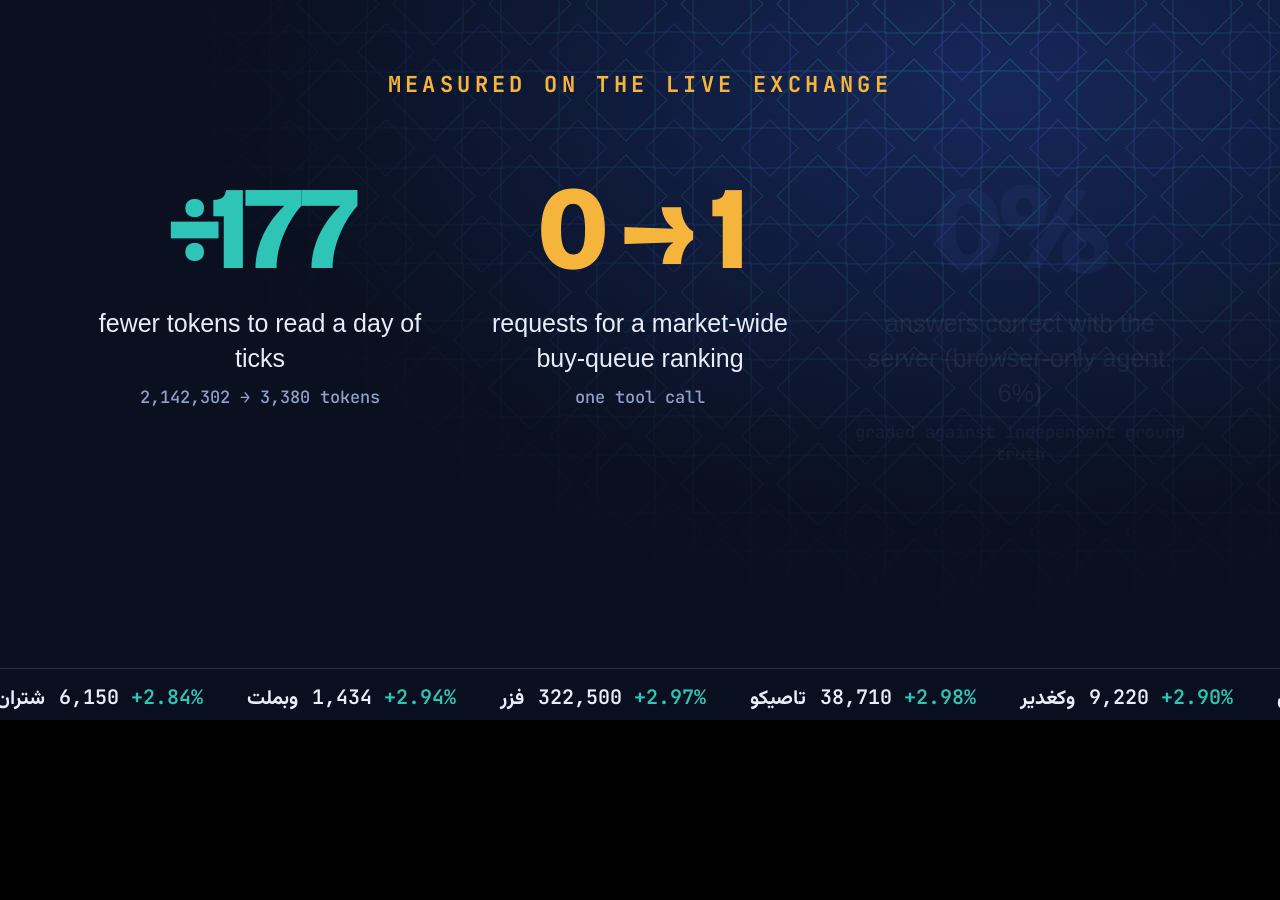
==== docs/promo.html @ 3056bb90 "Scan every limit-locked symbol for queues, promo video scene and renderer, tour on the site" ====
<!doctype html>
<html lang="en">
<head>
<meta charset="utf-8">
<title>iran-bourse-mcp promo</title>
<meta name="viewport" content="width=device-width, initial-scale=1">
<!--
  A 1280x720 motion-graphics scene driven by a single function render(t).
  scripts/render_promo.py screenshots it at t = 0, 0.05, ... and ffmpeg stitches the frames into docs/assets/promo.mp4.
  Open promo.html?play=1 in a browser to watch it live. Numbers come from data.js (live snapshot and benchmarks).
-->
<link rel="stylesheet" href="https://fonts.googleapis.com/css2?family=Bricolage+Grotesque:opsz,wght@12..96,700;12..96,800&family=JetBrains+Mono:wght@400;600;700&family=Vazirmatn:wght@400;600;800&display=swap">
<style>
  :root { --bg:#0a1020; --bg2:#101c3f; --line:#22305a; --ink:#e8eef9; --muted:#8fa1c7; --teal:#2ec4b6; --saffron:#f5b53d; --red:#f0556a; --lapis:#5b7cfa; }
  * { box-sizing: border-box; }
  html, body { margin: 0; background: #000; }
  #stage { position: relative; width: 1280px; height: 720px; overflow: hidden; color: var(--ink);
    font-family: "Vazirmatn", "Segoe UI", Tahoma, sans-serif; background: radial-gradient(1200px 700px at 78% 12%, #16275a 0%, var(--bg) 62%); }
  .tiles { position: absolute; inset: -96px; background-image: url("assets/tiles.svg"); background-size: 96px 96px; opacity: .55;
    -webkit-mask-image: radial-gradient(ellipse 80% 90% at 80% 10%, #000 0%, transparent 72%); mask-image: radial-gradient(ellipse 80% 90% at 80% 10%, #000 0%, transparent 72%); }
  .scene { position: absolute; inset: 0; opacity: 0; }
  #tape { position: absolute; left: 0; right: 0; bottom: 0; height: 52px; border-top: 1px solid var(--line); background: rgba(10,16,32,.92); overflow: hidden; direction: ltr; }
  #tape-track { position: absolute; top: 14px; white-space: nowrap; font: 600 20px "JetBrains Mono", Consolas, monospace; }
  #tape-track > span { margin-right: 44px; display: inline-block; direction: ltr; unicode-bidi: isolate; } #tape-track b { font-family: "Vazirmatn", Tahoma, sans-serif; margin-right: 14px; color: var(--ink); display: inline-block; direction: rtl; unicode-bidi: isolate; }
  .up { color: var(--teal); } .down { color: var(--red); }
  /* scene 1 */
  .logo { position: absolute; left: 96px; top: 150px; width: 120px; height: 120px; }
  .eyebrow { position: absolute; left: 248px; top: 160px; font: 700 20px "JetBrains Mono", Consolas, monospace; letter-spacing: .22em; color: var(--saffron); }
  .title { position: absolute; left: 244px; top: 196px; font: 800 96px "Bricolage Grotesque", "Segoe UI", sans-serif; letter-spacing: -3px; white-space: nowrap; }
  .tag { position: absolute; left: 100px; top: 330px; font: 600 40px "Segoe UI", sans-serif; }
  .tag-fa { position: absolute; left: 100px; top: 396px; font: 600 38px "Vazirmatn", Tahoma, sans-serif; color: var(--muted); direction: rtl; }
  .pills { position: absolute; left: 100px; top: 480px; display: flex; gap: 14px; }
  .pill { border: 2px solid var(--teal); border-radius: 999px; padding: 8px 22px; font: 700 22px "Segoe UI", sans-serif; }
  /* scene 2 */
  .term { position: absolute; left: 70px; top: 78px; width: 760px; height: 540px; border-radius: 18px; background: #0a1230; border: 1px solid var(--line); overflow: hidden; direction: ltr; }
  .term header { height: 48px; background: var(--bg2); border-bottom: 1px solid var(--line); display: flex; align-items: center; gap: 9px; padding: 0 18px; color: var(--muted); font: 600 15px "Segoe UI", sans-serif; }
  .term header i { width: 12px; height: 12px; border-radius: 50%; display: inline-block; background: var(--red); } .term header i:nth-child(2){background:var(--saffron)} .term header i:nth-child(3){background:var(--teal)}
  .term .body { padding: 22px 26px; font: 500 21px/1.7 "JetBrains Mono", Consolas, monospace; }
  .prompt { color: var(--ink); direction: rtl; text-align: right; font: 700 24px/1.5 "Vazirmatn", Tahoma, sans-serif; min-height: 78px; }
  .call { color: var(--muted); font-size: 19px; } .ans { color: var(--ink); font-size: 21px; } .ans b { color: var(--teal); }
  .ladder { position: absolute; right: 70px; top: 120px; width: 330px; direction: ltr; }
  .ladder .hd { font: 800 34px "Vazirmatn", Tahoma, sans-serif; } .ladder .px { font: 700 50px "JetBrains Mono", Consolas, monospace; margin: 4px 0 14px; }
  .ladder .px span { font-size: 22px; color: var(--teal); margin-left: 12px; }
  .lvl { height: 25px; margin: 7px 0; display: flex; align-items: center; gap: 12px; font: 500 15px "JetBrains Mono", Consolas, monospace; color: var(--muted); }
  .lvl i { display: block; height: 17px; border-radius: 4px; } .lvl.a i { background: var(--red); } .lvl.b i { background: var(--teal); }
  /* scene 3 */
  .stat { position: absolute; top: 170px; width: 340px; text-align: center; direction: ltr; }
  .stat .n { font: 800 118px "Bricolage Grotesque", "Segoe UI", sans-serif; letter-spacing: -4px; line-height: 1; }
  .stat .l { margin-top: 18px; font: 500 25px/1.4 "Segoe UI", sans-serif; color: var(--ink); } .stat .s { margin-top: 10px; font: 500 17px "JetBrains Mono", Consolas, monospace; color: var(--muted); }
  .head3 { position: absolute; left: 0; right: 0; top: 70px; text-align: center; font: 700 22px "JetBrains Mono", Consolas, monospace; letter-spacing: .2em; color: var(--saffron); }
  /* scene 4 */
  .head4 { position: absolute; left: 0; right: 0; top: 74px; text-align: center; font: 800 62px "Bricolage Grotesque", "Segoe UI", sans-serif; letter-spacing: -2px; }
  .chips { position: absolute; left: 110px; right: 110px; top: 190px; display: flex; flex-wrap: wrap; gap: 14px; justify-content: center; }
  .chip { border: 1.5px solid #2c3d70; border-radius: 999px; padding: 9px 22px; font: 600 23px "Segoe UI", sans-serif; background: rgba(17,28,58,.7); }
  .cmd { position: absolute; left: 150px; right: 150px; top: 430px; border: 1px solid #2c3d70; border-radius: 16px; background: #0a1230; padding: 22px 28px; font: 600 23px "JetBrains Mono", Consolas, monospace; direction: ltr; }
  .cmd .p { color: var(--saffron); margin-right: 14px; }
  .url { position: absolute; left: 0; right: 0; top: 548px; text-align: center; font: 700 34px "Segoe UI", sans-serif; color: var(--teal); }
</style>
</head>
<body>
<div id="stage">
  <div class="tiles" id="tiles"></div>

  <div class="scene" id="s1">
    <svg class="logo" id="logo" viewBox="-34 -34 68 68"><rect x="-30" y="-30" width="60" height="60" rx="14" fill="#101c3f" stroke="#2ec4b6" stroke-width="2.5"/><g fill="none" stroke="#2ec4b6" stroke-width="3"><rect x="-15" y="-15" width="30" height="30"/><rect x="-15" y="-15" width="30" height="30" transform="rotate(45)"/></g><g fill="none" stroke="#f5b53d" stroke-width="2.4"><rect x="-8" y="-8" width="16" height="16"/><rect x="-8" y="-8" width="16" height="16" transform="rotate(45)"/></g><circle r="3.2" fill="#f5b53d"/></svg>
    <div class="eyebrow">MODEL CONTEXT PROTOCOL SERVER</div>
    <div class="title" id="title"></div>
    <div class="tag" id="tag">The Tehran Stock Exchange, for AI agents.</div>
    <div class="tag-fa" id="tagfa">بورس تهران، برای ایجنت‌های هوش مصنوعی</div>
    <div class="pills" id="pills"></div>
  </div>

  <div class="scene" id="s2">
    <div class="term"><header><i></i><i></i><i></i><span style="margin-left:10px">agent · iran-bourse-mcp</span></header><div class="body">
      <div class="prompt" id="prompt"></div>
      <div id="calls"></div><div id="answers" style="margin-top:14px"></div>
    </div></div>
    <div class="ladder" id="ladder"></div>
  </div>

  <div class="scene" id="s3">
    <div class="head3">MEASURED ON THE LIVE EXCHANGE</div>
    <div id="stats"></div>
  </div>

  <div class="scene" id="s4">
    <div class="head4">Works with every agent</div>
    <div class="chips" id="chips"></div>
    <div class="cmd" id="cmd"><span class="p">$</span>claude mcp add iran-bourse -- uvx --from git+https://github.com/msmahdinejad/iran-bourse-mcp iran-bourse-mcp</div>
    <div class="url">github.com/msmahdinejad/iran-bourse-mcp&nbsp; ★</div>
  </div>

  <div id="tape"><div id="tape-track"></div></div>
</div>
<script src="data.js"></script>
<script>
(function () {
  var D = window.SITE_DATA || {}, S = D.snapshot || {}, F = (S.foolad || {}), Q = F.quote || {}, B = D.bench_data_plane, A = D.bench_agents;
  var clamp = function (x, a, b) { return Math.max(a, Math.min(b, x)); };
  var ease = function (x) { x = clamp(x, 0, 1); return x < .5 ? 4 * x * x * x : 1 - Math.pow(-2 * x + 2, 3) / 2; };
  var seg = function (t, a, b) { return clamp((t - a) / (b - a), 0, 1); };
  var typed = function (s, t, start, cps) { return s.slice(0, Math.max(0, Math.floor((t - start) * cps))); };
  var $ = function (id) { return document.getElementById(id); };
  var nf = function (n, d) { return Number(n).toLocaleString("en-US", { maximumFractionDigits: d || 0 }); };

  // ---- static content
  var tape = (S.tape || []).map(function (r) { return '<span><b>' + r.symbol + '</b>' + nf(r.last) + ' <span class="' + (r.pct >= 0 ? "up" : "down") + '">' + (r.pct >= 0 ? "+" : "") + r.pct.toFixed(2) + '%</span></span>'; }).join("");
  $("tape-track").innerHTML = tape + tape + tape;
  $("pills").innerHTML = ["28 tools", "read-only", "100% tick coverage", "MIT"].map(function (x, i) { return '<div class="pill" style="border-color:' + ["#2ec4b6", "#5b7cfa", "#f5b53d", "#8fa1c7"][i] + '">' + x + '</div>'; }).join("");
  var chips = ["Claude Code", "Claude Desktop", "Codex", "Gemini CLI", "Cursor", "VS Code", "Windsurf", "Cline", "Zed", "Goose", "OpenCode", "Kiro", "Qwen Code", "JetBrains", "Amp", "any MCP client"];
  $("chips").innerHTML = chips.map(function (c) { return '<div class="chip">' + c + '</div>'; }).join("");

  var ob = F.order_book || { asks: [], bids: [] };
  var asks = (ob.asks || []).slice(0, 5).reverse(), bids = (ob.bids || []).slice(0, 5);
  var maxv = Math.log10(Math.max.apply(null, asks.concat(bids).map(function (x) { return x.volume; }).concat([100])) + 10);
  var lvl = function (x, k) { return '<div class="lvl ' + k + '"><span style="width:62px;text-align:right">' + nf(x.price) + '</span><i style="width:' + Math.max(6, Math.log10(x.volume + 10) / maxv * 190) + 'px"></i></div>'; };
  $("ladder").innerHTML = '<div class="hd">' + ((F.identity || {}).symbol || "فولاد") + '</div><div class="px">' + nf((Q.last || {}).price || 0) + '<span>' + (((Q.last || {}).change_pct || 0) >= 0 ? "+" : "") + (((Q.last || {}).change_pct || 0)).toFixed(2) + '%</span></div>' +
    asks.map(function (x) { return lvl(x, "a"); }).join("") + '<div style="height:8px"></div>' + bids.map(function (x) { return lvl(x, "b"); }).join("");

  var rl = F.real_legal || {}, real = rl.real || {}, comp = ((F.trade_summary || {}).completeness) || {}, holders = ((F.holders || {}).top) || [];
  var net = real.net_value;
  var prompt = "فولاد رو کامل بررسی کن: صف، پول حقیقی، سهامداران، کدال";
  var calls = ['● symbol_overview(symbol="فولاد")', '● real_legal_flow(symbol="فولاد", days=5)', '● trade_summary(symbol="فولاد")', '● codal_filings(symbol="فولاد", limit=3)'];
  var answers = [
    '<b>Foolad</b> ' + nf((Q.last || {}).price || 0) + ' Rial (' + ((Q.last || {}).change_pct >= 0 ? "+" : "") + (((Q.last || {}).change_pct) || 0).toFixed(2) + '%)' + (Q.at_upper_limit ? ', at the <b>upper limit</b>' : ''),
    'Real persons net <b>' + (net == null ? "n/a" : (Math.abs(net) / 1e9).toFixed(0) + 'bn Rial ' + (net > 0 ? "in" : "out")) + '</b>, buyer power <b>' + (rl.real_buyer_power || "n/a") + '</b>',
    '<b>' + nf(comp.ticks_count || 0) + '</b> ticks = <b>' + (comp.volume_coverage_pct || 100) + '%</b> of official volume',
    'Largest holder <b>' + (holders[0] ? holders[0].percent + '%' : "") + '</b>, top five <b>' + ((F.holders || {}).top5_percent || "") + '%</b>'
  ];

  // stats scene
  var stats = [];
  if (B) {
    var byId = {}; B.tasks.forEach(function (t) { byId[t.id] = t; });
    var tk = byId.trade_summary, bq = byId.buy_queues;
    if (tk) stats.push({ n: tk.token_reduction, fmt: function (v) { return "÷" + nf(v); }, l: "fewer tokens to read a day of ticks", s: nf(tk.raw.tokens) + " → " + nf(tk.mcp.tokens) + " tokens", c: "#2ec4b6" });
    if (bq) stats.push({ n: bq.raw.requests, fmt: function (v) { return nf(v) + " → 1"; }, l: "requests for a market-wide buy-queue ranking", s: "one tool call", c: "#f5b53d" });
  }
  if (A) {
    var acc = function (arm) { var rs = Object.keys(A.arms[arm].runs).map(function (k) { return A.arms[arm].runs[k].score; }); return rs.reduce(function (a, b) { return a + b; }, 0) / rs.length * 100; };
    stats.push({ n: acc("mcp"), fmt: function (v) { return Math.round(v) + "%"; }, l: "answers correct with the server (browser-only agent: " + Math.round(acc("browser")) + "%)", s: "graded against independent ground truth", c: "#5b7cfa" });
  }
  $("stats").innerHTML = stats.map(function (st, i) { var x = 640 - (stats.length * 380) / 2 + i * 380 + 20; return '<div class="stat" id="st' + i + '" style="left:' + x + 'px"><div class="n" id="stn' + i + '" style="color:' + st.c + '">0</div><div class="l">' + st.l + '</div><div class="s">' + st.s + '</div></div>'; }).join("");

  // ---- timeline
  var TOTAL = 15.5;
  var TITLE = "iran-bourse-mcp";
  function scene(el, t, a, b, fade) { fade = fade || .45; var v = Math.min(seg(t, a, a + fade), 1 - seg(t, b - fade, b)); el.style.opacity = ease(v); return v; }
  function render(t) {
    // tiles drift and ticker scroll
    $("tiles").style.transform = "translate(" + (-t * 9 % 96) + "px," + (t * 5 % 96) + "px)";
    $("tape-track").style.transform = "translateX(" + (-t * 120) + "px)";
    // scene 1: 0 - 3.6
    var v1 = scene($("s1"), t, -1, 3.6, .5);
    $("logo").style.transform = "scale(" + (.6 + .4 * ease(seg(t, 0, .9))) + ") rotate(" + ((1 - ease(seg(t, 0, 1.1))) * -90) + "deg)";
    $("logo").style.opacity = ease(seg(t, 0, .6));
    $("title").textContent = typed(TITLE, t, .35, 16);
    $("tag").style.opacity = ease(seg(t, 1.1, 1.6)); $("tag").style.transform = "translateY(" + (1 - ease(seg(t, 1.1, 1.6))) * 16 + "px)";
    $("tagfa").style.opacity = ease(seg(t, 1.5, 2.0)); $("tagfa").style.transform = "translateY(" + (1 - ease(seg(t, 1.5, 2.0))) * 16 + "px)";
    $("pills").style.opacity = ease(seg(t, 2.0, 2.5));
    $("s1").style.transform = "translateY(" + (-ease(seg(t, 3.1, 3.6)) * 40) + "px)";
    // scene 2: 3.4 - 9.4
    scene($("s2"), t, 3.4, 9.6, .5);
    $("prompt").textContent = typed(prompt, t, 4.0, 22);
    $("calls").innerHTML = calls.map(function (c, i) { var a = 6.0 + i * .5; return '<div class="call" style="opacity:' + ease(seg(t, a, a + .25)) + '">' + c + '</div>'; }).join("");
    $("answers").innerHTML = answers.map(function (c, i) { var a = 8.0 + i * .45; return '<div class="ans" style="opacity:' + ease(seg(t, a, a + .3)) + ';transform:translateX(' + (1 - ease(seg(t, a, a + .3))) * 16 + 'px)">• ' + c + '</div>'; }).join("");
    $("ladder").style.transform = "translateX(" + (1 - ease(seg(t, 4.2, 4.9))) * 60 + "px)";
    $("ladder").style.opacity = ease(seg(t, 4.2, 4.9));
    // scene 3: 9.2 - 12.8
    scene($("s3"), t, 9.2, 12.9, .5);
    stats.forEach(function (st, i) { var p = ease(seg(t, 9.7 + i * .35, 11.4 + i * .35)); $("stn" + i).textContent = st.fmt(st.n * p); $("st" + i).style.opacity = ease(seg(t, 9.6 + i * .35, 10.0 + i * .35)); });
    // scene 4: 12.6 - 15.5
    scene($("s4"), t, 12.7, TOTAL + 1, .5);
    $("chips").style.opacity = 1;
    Array.prototype.forEach.call($("chips").children, function (c, i) { var a = 13.0 + i * .06; c.style.opacity = ease(seg(t, a, a + .3)); c.style.transform = "translateY(" + (1 - ease(seg(t, a, a + .3))) * 14 + "px)"; });
    $("cmd").style.opacity = ease(seg(t, 14.0, 14.4));
    document.querySelector(".url").style.opacity = ease(seg(t, 14.4, 14.9));
  }
  window.render = render; window.PROMO_TOTAL = TOTAL;
  var q = new URLSearchParams(location.search);
  if (q.has("t")) render(parseFloat(q.get("t")));
  else if (q.has("play")) { var t0 = performance.now(); (function loop(now) { var t = ((now - t0) / 1000) % (TOTAL + .8); render(t); requestAnimationFrame(loop); })(t0); }
  else render(10.4);
})();
</script>
</body>
</html>
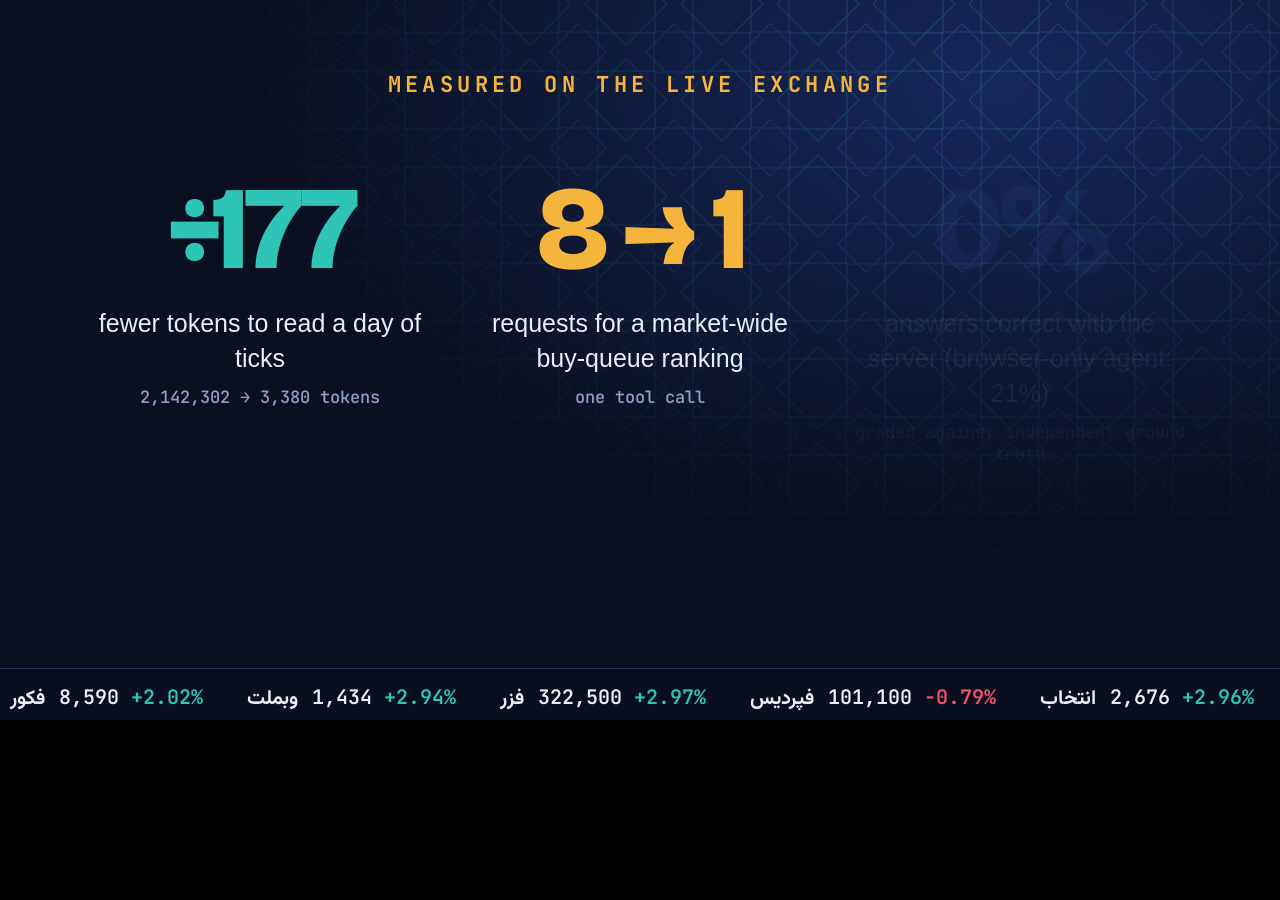
==== commit 40050555: "Docs and site for 0.3.0: screener, 38 tools, changelog" ====
--- a/docs/promo.html
+++ b/docs/promo.html
@@ -52,9 +52,9 @@
   .head4 { position: absolute; left: 0; right: 0; top: 74px; text-align: center; font: 800 62px "Bricolage Grotesque", "Segoe UI", sans-serif; letter-spacing: -2px; }
   .chips { position: absolute; left: 110px; right: 110px; top: 190px; display: flex; flex-wrap: wrap; gap: 14px; justify-content: center; }
   .chip { border: 1.5px solid #2c3d70; border-radius: 999px; padding: 9px 22px; font: 600 23px "Segoe UI", sans-serif; background: rgba(17,28,58,.7); }
-  .cmd { position: absolute; left: 150px; right: 150px; top: 430px; border: 1px solid #2c3d70; border-radius: 16px; background: #0a1230; padding: 22px 28px; font: 600 23px "JetBrains Mono", Consolas, monospace; direction: ltr; }
+  .cmd { position: absolute; left: 110px; right: 110px; top: 420px; border: 1px solid #2c3d70; border-radius: 16px; background: #0a1230; padding: 22px 28px; font: 600 19px "JetBrains Mono", Consolas, monospace; direction: ltr; }
   .cmd .p { color: var(--saffron); margin-right: 14px; }
-  .url { position: absolute; left: 0; right: 0; top: 548px; text-align: center; font: 700 34px "Segoe UI", sans-serif; color: var(--teal); }
+  .url { position: absolute; left: 0; right: 0; top: 580px; text-align: center; font: 700 34px "Segoe UI", sans-serif; color: var(--teal); }
 </style>
 </head>
 <body>
@@ -106,7 +106,7 @@
   // ---- static content
   var tape = (S.tape || []).map(function (r) { return '<span><b>' + r.symbol + '</b>' + nf(r.last) + ' <span class="' + (r.pct >= 0 ? "up" : "down") + '">' + (r.pct >= 0 ? "+" : "") + r.pct.toFixed(2) + '%</span></span>'; }).join("");
   $("tape-track").innerHTML = tape + tape + tape;
-  $("pills").innerHTML = ["28 tools", "read-only", "100% tick coverage", "MIT"].map(function (x, i) { return '<div class="pill" style="border-color:' + ["#2ec4b6", "#5b7cfa", "#f5b53d", "#8fa1c7"][i] + '">' + x + '</div>'; }).join("");
+  $("pills").innerHTML = ["38 tools", "read-only", "100% tick coverage", "MIT"].map(function (x, i) { return '<div class="pill" style="border-color:' + ["#2ec4b6", "#5b7cfa", "#f5b53d", "#8fa1c7"][i] + '">' + x + '</div>'; }).join("");
   var chips = ["Claude Code", "Claude Desktop", "Codex", "Gemini CLI", "Cursor", "VS Code", "Windsurf", "Cline", "Zed", "Goose", "OpenCode", "Kiro", "Qwen Code", "JetBrains", "Amp", "any MCP client"];
   $("chips").innerHTML = chips.map(function (c) { return '<div class="chip">' + c + '</div>'; }).join("");
 
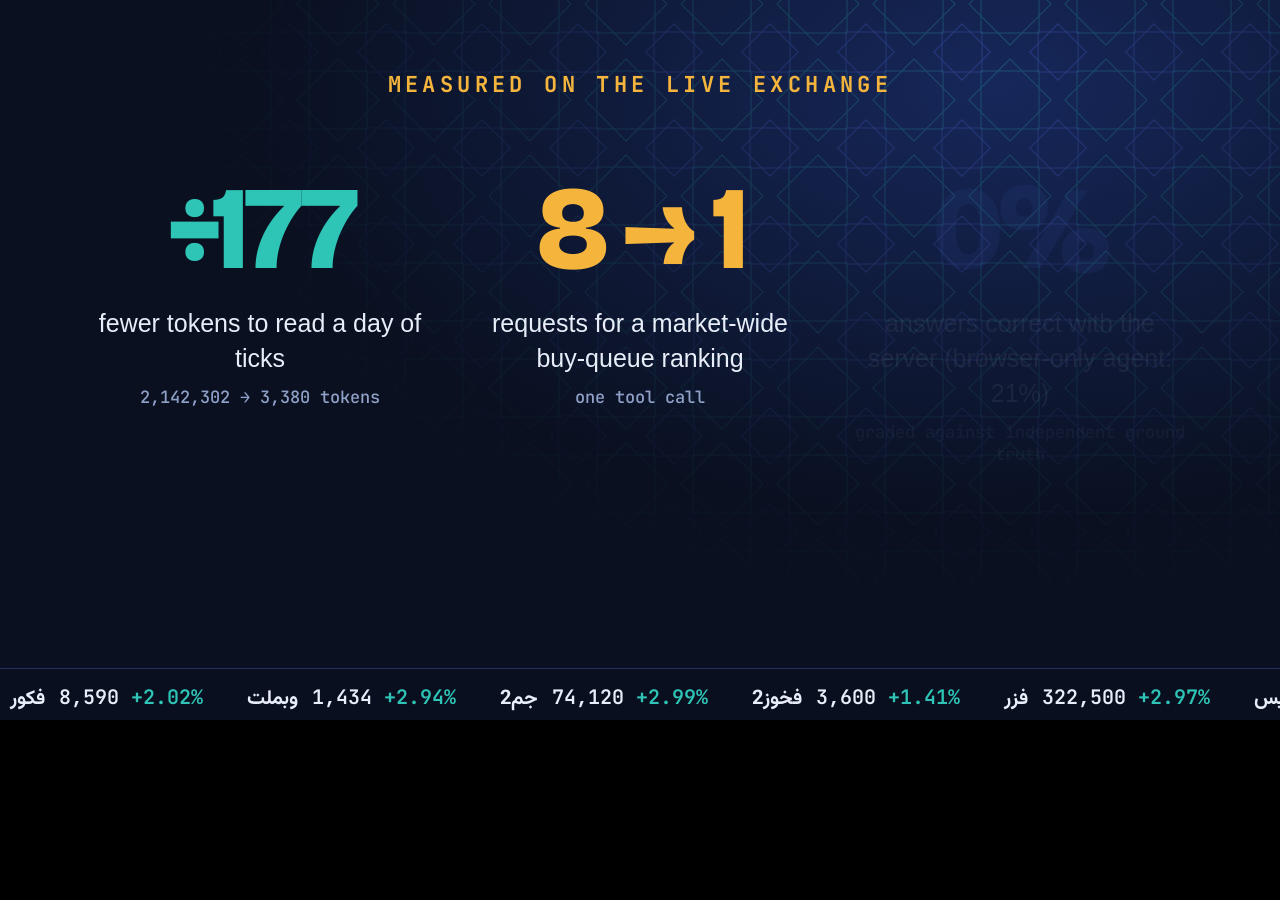
==== commit 77137dfd: "Use PyPI as the install source 0.4.0 is on PyPI, so the generated install recipes, one-click links, " ====
--- a/docs/promo.html
+++ b/docs/promo.html
@@ -86,7 +86,7 @@
   <div class="scene" id="s4">
     <div class="head4">Works with every agent</div>
     <div class="chips" id="chips"></div>
-    <div class="cmd" id="cmd"><span class="p">$</span>claude mcp add iran-bourse -- uvx --from git+https://github.com/msmahdinejad/iran-bourse-mcp iran-bourse-mcp</div>
+    <div class="cmd" id="cmd"><span class="p">$</span>claude mcp add iran-bourse -- uvx iran-bourse-mcp</div>
     <div class="url">github.com/msmahdinejad/iran-bourse-mcp&nbsp; ★</div>
   </div>
 
